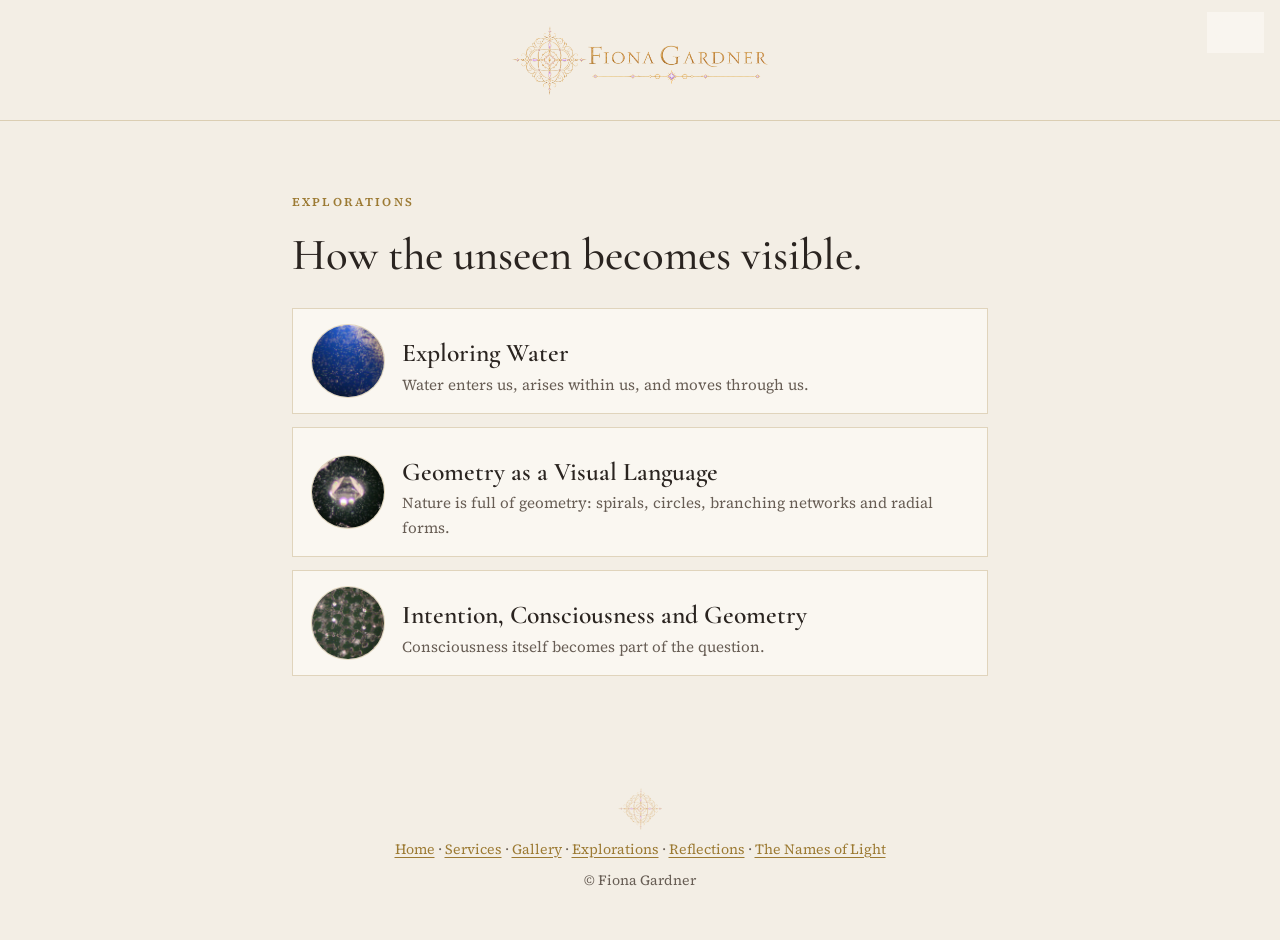
==== docs/explorations.html @ 46b9e1c3 "Home page: glowing name line, living waters, turning circles - Lower photo shows plainly again, with" ====
<!doctype html>
<html lang="en">
<head>
  <meta charset="utf-8">
  <meta name="viewport" content="width=device-width, initial-scale=1">
  <meta name="description" content="Fiona Gardner's writing on water, geometry and consciousness, from her work at the microscope.">
  <meta name="color-scheme" content="light dark">
  <meta property="og:title" content="Explorations · Fiona Gardner">
  <meta property="og:description" content="Fiona Gardner's writing on water, geometry and consciousness, from her work at the microscope.">
  <meta property="og:image" content="https://fionagardner.org/assets/explorations/geometry-1.jpg">
  <title>Explorations · Fiona Gardner</title>
  <link rel="icon" href="assets/fiona-gardner-symbol.png">
  <link rel="preconnect" href="https://fonts.googleapis.com">
  <link rel="stylesheet" href="https://fonts.googleapis.com/css2?family=Cormorant+Garamond:ital,wght@0,500;0,600;1,500&family=Source+Serif+4:ital,wght@0,400;0,600;1,400&display=swap">
  <link rel="stylesheet" href="site.css?v=20261126">
  <script src="theme-init.js"></script>
</head>
<body>
  <button class="theme-toggle" type="button" aria-label="Switch to dark theme" aria-pressed="false"><span class="theme-toggle__track" aria-hidden="true"><span class="theme-toggle__sun">✦</span><span class="theme-toggle__moon">☾</span><span class="theme-toggle__knob"></span></span><span class="visually-hidden theme-toggle__label">Switch to dark theme</span></button>
  <header class="page-head">
    <a href="./"><img src="assets/fiona-gardner-brandmark.png?v=20261126" alt="Fiona Gardner, home" width="1000" height="270"></a>
  </header>

  <main>
    <section class="shell">
      <p class="eyebrow">Explorations</p>
      <h2>How the unseen becomes visible.</h2>
      <div class="explorations">
        <a class="exploration" href="exploring-water.html">
          <img src="assets/explorations/exploring-water-t.jpg" alt="" width="600" height="600" loading="lazy">
          <span>
            <h3>Exploring Water</h3>
            <p>Water enters us, arises within us, and moves through us.</p>
          </span>
        </a>
        <a class="exploration" href="geometry-as-a-visual-language.html">
          <img src="assets/explorations/geometry-t.jpg" alt="" width="600" height="600" loading="lazy">
          <span>
            <h3>Geometry as a Visual Language</h3>
            <p>Nature is full of geometry: spirals, circles, branching networks and radial forms.</p>
          </span>
        </a>
        <a class="exploration" href="intention-consciousness-and-geometry.html">
          <img src="assets/explorations/intention-t.jpg" alt="" width="600" height="600" loading="lazy">
          <span>
            <h3>Intention, Consciousness and Geometry</h3>
            <p>Consciousness itself becomes part of the question.</p>
          </span>
        </a>
      </div>
    </section>
  </main>

  <footer>
    <img src="assets/fiona-gardner-symbol.png" alt="" width="128" height="128">
    <p><a href="./">Home</a> · <a href="services.html">Services</a> · <a href="gallery.html">Gallery</a> · <a href="explorations.html">Explorations</a> · <a href="testimonials.html">Reflections</a> · <a href="names-of-light.html">The&nbsp;Names&nbsp;of&nbsp;Light</a></p>
    <p>© Fiona Gardner</p>
  </footer>
  <script src="theme.js" defer></script>
</body>
</html>
---- docs/site.css ----
:root {
  --ground: #f3eee5;
  --paper: #faf7f1;
  --ink: #2a2420;
  --ink-soft: #675d54;
  --gold: #9c7a33;
  --violet: #7c64a6;
  --line: rgba(156, 122, 51, 0.28);
  --display: 'Cormorant Garamond', Garamond, Georgia, serif;
  --body: 'Source Serif 4', Georgia, serif;
  --on-gold: #faf7f1;
  --toggle-background: rgba(250, 247, 241, 0.82); --toggle-border: rgba(83, 67, 45, 0.3);
  --toggle-knob: #a77b19; --toggle-shift: 0; --sun-opacity: 1; --moon-opacity: .42;
  color-scheme: light;
}
/* Dark follows the device unless the visitor has chosen with the toggle. */
@media (prefers-color-scheme: dark) {
  :root:not([data-theme="light"]) {
    --ground: #16130f; --paper: #1f1b16; --ink: #f1e9dc; --ink-soft: #b9ad9d;
    --gold: #d5b469; --violet: #b9a3df; --line: rgba(213, 180, 105, 0.22); --on-gold: #16130f;
    --toggle-background: rgba(12, 10, 14, 0.55); --toggle-border: rgba(230, 207, 166, 0.3);
    --toggle-knob: #e2bc65; --toggle-shift: 1.35rem; --sun-opacity: .42; --moon-opacity: 1;
    color-scheme: dark;
  }
}
:root[data-theme="dark"] {
    --ground: #16130f; --paper: #1f1b16; --ink: #f1e9dc; --ink-soft: #b9ad9d;
    --gold: #d5b469; --violet: #b9a3df; --line: rgba(213, 180, 105, 0.22); --on-gold: #16130f;
    --toggle-background: rgba(12, 10, 14, 0.55); --toggle-border: rgba(230, 207, 166, 0.3);
    --toggle-knob: #e2bc65; --toggle-shift: 1.35rem; --sun-opacity: .42; --moon-opacity: 1;
    color-scheme: dark;
}
* { box-sizing: border-box; }
body {
  margin: 0;
  background: var(--ground);
  color: var(--ink);
  font: 17px/1.65 var(--body);
  -webkit-font-smoothing: antialiased;
}
img { display: block; max-width: 100%; height: auto; }
.hero {
  display: grid;
  grid-template-columns: minmax(0, 34rem) minmax(0, 1fr);
}
/* Shown whole, never trimmed: the file is cropped so her eyes sit on the golden line (38.2% from the top). */
.hero-photo { width: 100%; height: auto; }
/* The moving portrait (made in CapCut from the photo): a still frame where only the hair moves, slowly,
   forward then back so the loop has no jump. Silent. The frame trims the top strip, where the app's label sits. */
.hero-frame { position: relative; overflow: hidden; aspect-ratio: 4 / 5; }
.hero-frame .hero-photo, .hero-video { position: absolute; left: 0; bottom: 0; width: 100%; height: auto; aspect-ratio: 3 / 4; }
.hero-video { object-fit: cover; }
@media (prefers-reduced-motion: reduce) { .hero-video { display: none; } }
.hero-text {
  display: grid;
  align-content: center;
  justify-items: center;
  gap: 1.4rem;
  padding: 4rem 2rem;
  text-align: center;
}
.brandmark { width: min(100%, 30rem); }
/* The five violet gems on the line under the name glow softly in turn: the centre star first,
   then the inner pair, then the outer pair, like light travelling out along the line. Positions are
   the gems' centres in the brandmark file (1000 x 270). Visitors who ask for less motion see no glow. */
.brandmark-frame { position: relative; width: min(100%, 30rem); }
.brandmark-frame .brandmark { width: 100%; }
.gem { position: absolute; top: 72.9%; width: 4.5%; aspect-ratio: 1; translate: -50% -50%; border-radius: 50%; pointer-events: none;
  background: radial-gradient(circle, rgba(255, 255, 255, .95) 0%, rgba(214, 190, 255, .7) 28%, rgba(196, 160, 245, .25) 55%, transparent 72%);
  opacity: 0; animation: gem-glow 7s ease-in-out infinite; }
.gem--c { left: 62.35%; width: 8%; }
.gem--l1 { left: 47.15%; animation-delay: .7s; }
.gem--r1 { left: 75.55%; animation-delay: .7s; }
.gem--l2 { left: 32.45%; animation-delay: 1.4s; }
.gem--r2 { left: 95.85%; animation-delay: 1.4s; }
/* The little gold diamonds between the gems glow too, more gently and in warm gold, as the light passes them. */
.gem--gold { top: 72.95%; width: 3.2%;
  background: radial-gradient(circle, rgba(255, 246, 214, .9) 0%, rgba(240, 205, 120, .55) 30%, rgba(225, 185, 95, .18) 55%, transparent 72%);
  animation-name: gem-glow-soft; }
.gem--gold-sm { width: 2.2%; }
.gem--gl1 { left: 53.95%; animation-delay: .35s; }
.gem--gr1 { left: 70.25%; animation-delay: .35s; }
.gem--gl2 { left: 49.4%; animation-delay: .55s; }
.gem--gr2 { left: 74.25%; animation-delay: .55s; }
@keyframes gem-glow-soft { 0%, 100% { opacity: 0; scale: .7; } 18% { opacity: .75; scale: 1.05; } 40% { opacity: 0; scale: .85; } }
@keyframes gem-glow { 0%, 100% { opacity: 0; scale: .6; } 18% { opacity: 1; scale: 1.15; } 40% { opacity: 0; scale: .8; } }
@media (prefers-reduced-motion: reduce) { .gem { display: none; } }
h1 { margin: 0; }
.line { margin: 0; color: var(--ink-soft); font-family: var(--display); font-style: italic; font-size: clamp(1.5rem, 3.4vw, 2rem); line-height: 1.25; }
.button {
  display: inline-block;
  padding: .75rem 1.4rem;
  color: var(--on-gold);
  background: var(--gold);
  border: 1px solid var(--gold);
  font-size: .8rem;
  letter-spacing: .14em;
  text-transform: uppercase;
  text-decoration: none;
}
.eyebrow { margin: 0; color: var(--gold); font-size: .75rem; font-weight: 600; letter-spacing: .18em; text-transform: uppercase; }
h2, h3 { font-family: var(--display); font-weight: 500; margin: 0; text-wrap: balance; }
h2 { font-size: clamp(2rem, 5vw, 2.8rem); line-height: 1.05; }
h3 { font-size: 1.6rem; font-weight: 600; line-height: 1.15; }
.shell { max-width: 46rem; margin-inline: auto; padding: 4.5rem 1.25rem; display: grid; gap: 1.2rem; }
.shell p { margin: 0; }
.soft { color: var(--ink-soft); }
.paper { background: var(--paper); border-block: 1px solid var(--line); }
.ways { display: grid; grid-template-columns: repeat(2, minmax(0, 1fr)); gap: 1rem; margin-top: .6rem; }
.way:last-child:nth-child(odd) { grid-column: 1 / -1; }
.way {
  display: grid;
  align-content: start;
  gap: .5rem;
  padding: 1.6rem;
  color: inherit;
  background: var(--ground);
  border: 1px solid var(--line);
  text-decoration: none;
}
a.way:hover, a.way:focus-visible { border-color: var(--gold); }
.way p { color: var(--ink-soft); font-size: .95rem; }
.way .tag { color: var(--violet); font-size: .72rem; font-weight: 600; letter-spacing: .14em; text-transform: uppercase; }
.way-icons { display: flex; gap: .45rem; margin: .2rem 0; }
.way-icons img { width: 2.8rem; height: 2.8rem; border-radius: 50%; object-fit: cover; box-shadow: 0 0 0 1px var(--line); }
/* The round images on the Reflections and Explorations cards turn very slowly, about once a minute and a half,
   with a soft violet and gold halo breathing around them. On Explorations the three glow one after another,
   like the light along the name line. Visitors who ask for less motion see them still. */
.way-icons .turning-cross { animation: cross-turn 90s linear infinite, cross-halo 6s ease-in-out infinite; }
.way-icons .turning-cross:nth-child(2) { animation-delay: -30s, 2s; }
.way-icons .turning-cross:nth-child(3) { animation-delay: -60s, 4s; }
@keyframes cross-turn { to { rotate: 360deg; } }
@keyframes cross-halo {
  0%, 100% { box-shadow: 0 0 0 1px var(--line), 0 0 4px 0 rgba(196, 160, 245, .25); }
  50% { box-shadow: 0 0 0 1px var(--gold), 0 0 14px 3px rgba(196, 160, 245, .55), 0 0 22px 6px rgba(225, 185, 95, .25); }
}
@media (prefers-reduced-motion: reduce) { .way-icons .turning-cross { animation: none; } }
.way .go { color: var(--gold); font-size: .8rem; letter-spacing: .12em; text-transform: uppercase; }
.band { display: grid; grid-template-columns: minmax(0, 34rem) minmax(0, 1fr); align-items: center; }
/* Shown whole, never trimmed, like the hero photo. */
.band-photo { width: 100%; height: auto; }
.band-text { display: grid; align-content: center; gap: 1rem; padding: 3.5rem 2rem; }
.band-text p { margin: 0; }
.honour { font-family: var(--display); font-style: italic; font-size: 1.5rem; line-height: 1.35; color: var(--gold); }
.follow { text-align: center; justify-items: center; }
.support { border-top: 1px solid var(--line); }
.follow-links { display: flex; flex-wrap: wrap; justify-content: center; gap: 1rem; margin-top: .4rem; }
.follow-links a {
  display: grid;
  gap: .15rem;
  min-width: 12rem;
  padding: .9rem 1.4rem;
  color: var(--gold);
  border: 1px solid var(--line);
  font-size: .8rem;
  letter-spacing: .14em;
  text-transform: uppercase;
  text-decoration: none;
}
.follow-links a:hover, .follow-links a:focus-visible { border-color: var(--gold); }
.follow-links span { color: var(--ink-soft); font-size: .9rem; letter-spacing: 0; text-transform: none; }
footer { padding: 2.5rem 1.25rem 3rem; text-align: center; color: var(--ink-soft); font-size: .88rem; display: grid; gap: .5rem; justify-items: center; }
footer img { width: 44px; opacity: .9; }
footer p { margin: 0; }
.sample { margin: .6rem 0 0; padding: 1.6rem 1.8rem; background: var(--paper); border-left: 2px solid var(--gold); font-family: var(--display); font-size: 1.3rem; line-height: 1.55; }
.sample p { margin: 0; }
.sample p + p { margin-top: .8em; }
.book-art { max-width: 72rem; margin: 2.5rem auto 0; padding-inline: 1.25rem; }
.book-art img { display: block; width: 100%; height: auto; border-radius: 4px; }
.book-art + .shell { padding-top: 2.5rem; }
.explorations { display: grid; gap: .8rem; margin-top: .6rem; }
.exploration { display: grid; grid-template-columns: 4.5rem minmax(0, 1fr); align-items: center; gap: 1.1rem; padding: 1rem 1.2rem; color: inherit; background: var(--paper); border: 1px solid var(--line); text-decoration: none; }
a.exploration:hover, a.exploration:focus-visible { border-color: var(--gold); }
.exploration img { width: 4.5rem; height: 4.5rem; border-radius: 50%; object-fit: cover; box-shadow: 0 0 0 1px var(--line); }
.exploration span { display: grid; gap: .25rem; }
.exploration p { margin: 0; color: var(--ink-soft); font-size: .95rem; }
.essay-art { margin: 2.5rem auto 0; padding-inline: 1.25rem; display: flex; justify-content: center; }
.essay-art img { width: auto; max-width: min(100%, 72rem); max-height: 78vh; border-radius: 4px; }
.essay-art + .shell { padding-top: 2.5rem; }
.essay h3 { margin-top: 1.2rem; }
.essay-art--inline { margin: 1.4rem 0 0; padding: 0; }
.service-art { margin-bottom: 0; padding-bottom: 3.5rem; }
.essay-next { margin-top: 1.4rem !important; font-size: .8rem; letter-spacing: .12em; text-transform: uppercase; }
.essay-next a, .eyebrow a { text-decoration: none; }
.note { font-size: .88rem; font-style: italic; }
.page-head { display: flex; justify-content: center; padding: 1.6rem 1.25rem; border-bottom: 1px solid var(--line); }
.page-head img { width: min(70vw, 16rem); }
.lede { font-family: var(--display); font-style: italic; font-size: 1.45rem; line-height: 1.4; color: var(--ink-soft); }
.shell h3 { margin-top: .8rem; }
.shell ul, .shell ol { margin: 0; padding-left: 1.3rem; display: grid; gap: .45rem; }
.price { font-family: var(--display); font-size: 1.7rem; font-weight: 600; color: var(--gold); }
.price span { color: var(--ink-soft); font-family: var(--body); font-size: .9rem; font-weight: 400; }
.gallery-intro { max-width: 72rem; padding-bottom: 1.5rem; }
.gallery-nav { display: flex; flex-wrap: wrap; gap: .5rem 1.6rem; font-size: .8rem; letter-spacing: .14em; text-transform: uppercase; }
.gallery-key { font-size: .85rem; color: var(--ink-soft); font-style: italic; }
.gallery-key span { color: var(--gold); font-style: normal; margin-right: .2rem; }
.gallery-set { max-width: 72rem; margin-inline: auto; padding: 2.5rem 1.25rem 3.5rem; display: grid; gap: 1.2rem; }
.sheet { display: grid; grid-template-columns: repeat(5, minmax(0, 1fr)); gap: 6px; }
.tile { display: block; position: relative; background: #0d0b09; }
.tile img { width: 100%; aspect-ratio: 1; object-fit: cover; transition: opacity .2s; }
.tile:hover img, .tile:focus-visible img { opacity: .82; }
/* An image that has an essay or story: gold frame and a small star; the tile links to the writing. */
.tile--story { outline: 2px solid var(--gold); outline-offset: 3px; }
.tile--story::after { content: "✦"; position: absolute; right: .4rem; bottom: .3rem; color: #f1d58e; font-size: 1rem; text-shadow: 0 0 6px #000; }
/* The self-showing gallery: a picture rises from its tile to show itself whole over a dimmed grid, then settles back. */
.sheet { position: relative; }
.sheet-veil { position: absolute; inset: -6px; z-index: 1; background: rgba(8, 7, 6, .82); opacity: 0; pointer-events: none; transition: opacity 1s ease; }
.sheet.is-showing .sheet-veil { opacity: 1; }
.sheet-feature { position: absolute; z-index: 2; max-width: none; object-fit: cover; box-shadow: 0 12px 40px rgba(0, 0, 0, .55); pointer-events: none; }
.tile.is-out img { opacity: 0; }
.viewer button { position: fixed; border: 0; background: none; color: #f1e9dc; font: 2.4rem/1 var(--display); cursor: pointer; padding: .6rem 1rem; }
.viewer-close { top: .4rem; right: .4rem; }
.viewer-prev { left: .2rem; top: 50%; translate: 0 -50%; }
.viewer-next { right: .2rem; top: 50%; translate: 0 -50%; }
a { color: var(--gold); text-underline-offset: .2em; }
a:focus-visible { outline: 2px solid var(--gold); outline-offset: 2px; }
/* The Living Portrait page */
.shell--tight { padding-bottom: 0; }
.shell--tight + .essay-art, .shell--tight + .portrait-grid { margin-top: 1.5rem; }
.essay-art + .essay-art { margin-top: 1rem; }
.portrait-grid { max-width: 72rem; margin: 2.5rem auto 0; padding-inline: 1.25rem; display: grid; grid-template-columns: 1fr 1fr; gap: .75rem; }
.portrait-grid figure { margin: 0; }
.portrait-grid img { display: block; width: 100%; height: auto; border-radius: 4px; }
.portrait-grid figcaption { margin-top: .6rem; text-align: center; font-family: var(--display); font-style: italic; font-size: 1.2rem; color: var(--gold); }
.portrait-grid + .essay-art { margin-top: 3rem; }
@media (max-width: 760px) { .portrait-grid { grid-template-columns: 1fr; } }

@media (max-width: 760px) {
  .hero, .band { grid-template-columns: 1fr; min-height: 0; }
  .hero-text { padding: 2.6rem 16px 3.2rem; }
  .ways { grid-template-columns: 1fr; }
  .band-text { padding: 2.6rem 16px; }
  .sample { padding: 1.2rem 1.1rem; font-size: 1.2rem; }
  .sheet { grid-template-columns: repeat(3, minmax(0, 1fr)); gap: 4px; }
  .gallery-set { padding-inline: 16px; }
}

/* Light/dark switch, after anaseahawk.com. */
.theme-toggle { position: absolute; top: 1rem; right: 1rem; z-index: 5; width: 3.15rem; height: 1.75rem; padding: 0; color: var(--ink-soft); background: transparent; border: 0; border-radius: 999px; cursor: pointer; }
.theme-toggle__track { position: relative; display: block; width: 100%; height: 100%; background: var(--toggle-background); border: 1px solid var(--toggle-border); border-radius: inherit; box-shadow: inset 0 1px 4px rgba(0, 0, 0, .12); backdrop-filter: blur(4px); }
.theme-toggle__sun, .theme-toggle__moon { position: absolute; top: 50%; z-index: 1; color: currentColor; font-family: var(--display); font-size: .72rem; line-height: 1; transform: translateY(-50%); }
.theme-toggle__sun { left: .48rem; opacity: var(--sun-opacity); }
.theme-toggle__moon { right: .44rem; opacity: var(--moon-opacity); }
.theme-toggle__knob { position: absolute; top: .25rem; left: .25rem; z-index: 2; width: 1.15rem; height: 1.15rem; background: var(--toggle-knob); border: 1px solid rgba(255, 255, 255, .3); border-radius: 50%; box-shadow: 0 2px 7px rgba(0, 0, 0, .22); transform: translateX(var(--toggle-shift)); transition: transform 180ms ease, background-color 180ms ease; }
.theme-toggle:hover .theme-toggle__track { border-color: var(--gold); }
.theme-toggle:focus-visible { outline: 2px solid var(--gold); outline-offset: 4px; }
.visually-hidden { position: absolute !important; width: 1px !important; height: 1px !important; overflow: hidden !important; clip: rect(0 0 0 0) !important; white-space: nowrap !important; }
@media (prefers-reduced-motion: reduce) { .theme-toggle__knob { transition: none; } }

/* Testimonials page: add to the end of site.css */
.testimonial { display: grid; gap: 1.4rem; }
.testimonial + .testimonial { margin-top: 3rem; padding-top: 3rem; border-top: 1px solid var(--line); }
.testimonial-image { margin: 0 auto; width: min(100%, 17rem); display: grid; gap: .6rem; }
.testimonial-image img { width: 100%; aspect-ratio: 1; object-fit: cover; border-radius: 4px; box-shadow: 0 0 0 1px var(--line); }
.testimonial-image video { display: block; width: 100%; height: auto; border-radius: 4px; box-shadow: 0 0 0 1px var(--line); background: #000; }
.testimonial-image figcaption { text-align: center; font-family: var(--display); font-style: italic; font-size: 1.1rem; color: var(--gold); }
.testimonial .sample { margin: 0; font-style: italic; }
.testimonial-name { text-align: right; font-family: var(--display); font-size: 1.3rem; color: var(--gold); }
.testimonial-role { display: block; font-family: var(--body); font-size: .8rem; letter-spacing: .12em; text-transform: uppercase; color: var(--ink-soft); margin-top: .2rem; }
.testimonial-image--tall { width: min(100%, 15rem); }
.testimonial-image--wide { width: min(100%, 30rem); }
.testimonial-image--tall img { aspect-ratio: 9 / 16; }
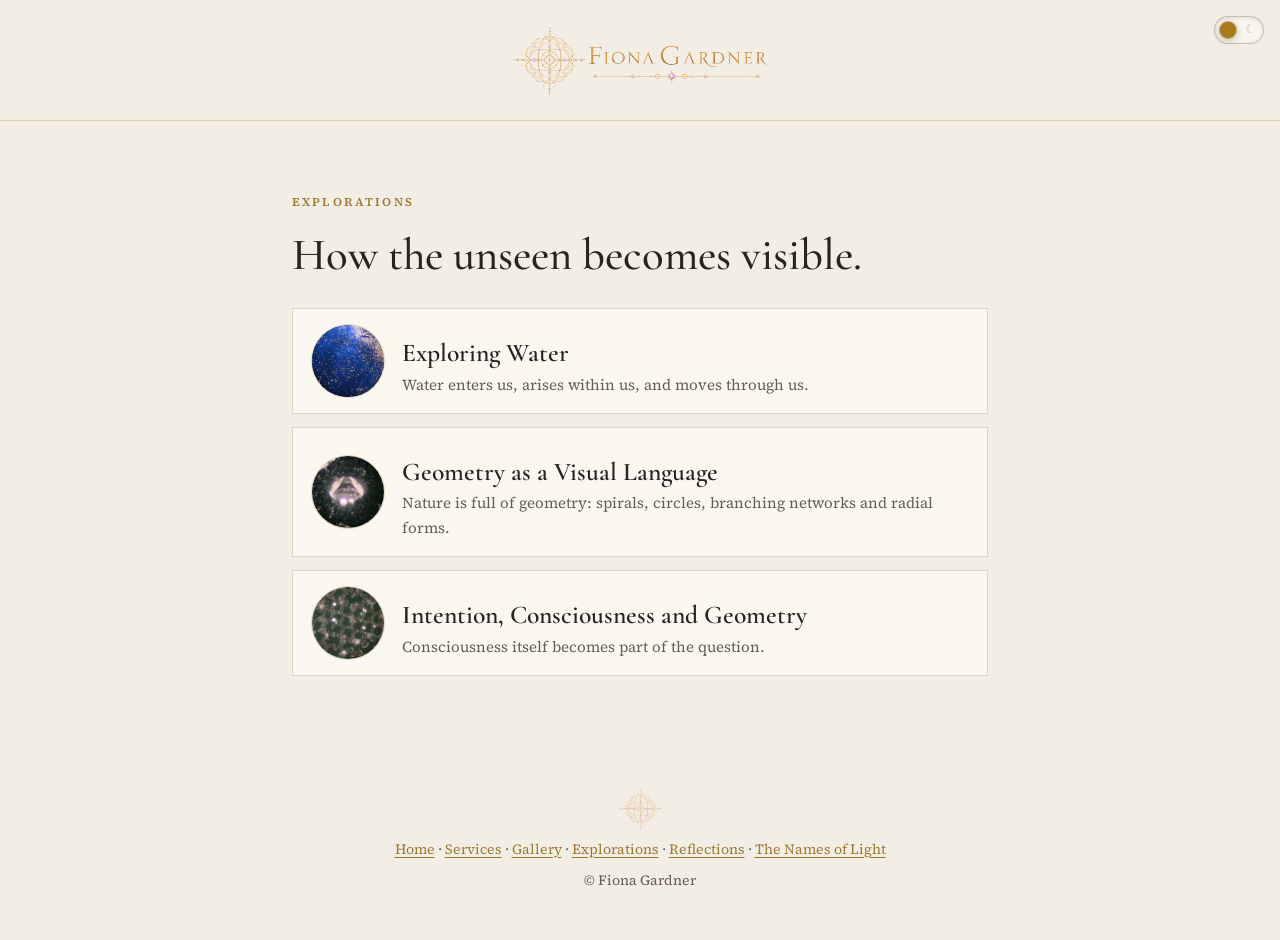
==== commit daf2bd21: "Explorations: the Exploring Water circle ripples like water A small script redraws the blue circle t" ====
--- a/docs/explorations.html
+++ b/docs/explorations.html
@@ -12,13 +12,13 @@
   <link rel="icon" href="assets/fiona-gardner-symbol.png">
   <link rel="preconnect" href="https://fonts.googleapis.com">
   <link rel="stylesheet" href="https://fonts.googleapis.com/css2?family=Cormorant+Garamond:ital,wght@0,500;0,600;1,500&family=Source+Serif+4:ital,wght@0,400;0,600;1,400&display=swap">
-  <link rel="stylesheet" href="site.css?v=20261126">
+  <link rel="stylesheet" href="site.css?v=20261127e">
   <script src="theme-init.js"></script>
 </head>
 <body>
   <button class="theme-toggle" type="button" aria-label="Switch to dark theme" aria-pressed="false"><span class="theme-toggle__track" aria-hidden="true"><span class="theme-toggle__sun">✦</span><span class="theme-toggle__moon">☾</span><span class="theme-toggle__knob"></span></span><span class="visually-hidden theme-toggle__label">Switch to dark theme</span></button>
   <header class="page-head">
-    <a href="./"><img src="assets/fiona-gardner-brandmark.png?v=20261126" alt="Fiona Gardner, home" width="1000" height="270"></a>
+    <a class="brandmark-frame" href="./"><img class="brandmark" src="assets/fiona-gardner-brandmark.png?v=20261126" alt="Fiona Gardner, home" width="1000" height="270"><span class="gem gem--c" aria-hidden="true"></span><span class="gem gem--l1" aria-hidden="true"></span><span class="gem gem--r1" aria-hidden="true"></span><span class="gem gem--l2" aria-hidden="true"></span><span class="gem gem--r2" aria-hidden="true"></span><span class="gem gem--gold gem--gl1" aria-hidden="true"></span><span class="gem gem--gold gem--gr1" aria-hidden="true"></span><span class="gem gem--gold gem--gold-sm gem--gl2" aria-hidden="true"></span><span class="gem gem--gold gem--gold-sm gem--gr2" aria-hidden="true"></span></a>
   </header>
 
   <main>
@@ -27,7 +27,7 @@
       <h2>How the unseen becomes visible.</h2>
       <div class="explorations">
         <a class="exploration" href="exploring-water.html">
-          <img src="assets/explorations/exploring-water-t.jpg" alt="" width="600" height="600" loading="lazy">
+          <span class="ripple-thumb"><img src="assets/explorations/exploring-water-t.jpg" alt="" width="600" height="600" loading="lazy"><canvas aria-hidden="true"></canvas></span>
           <span>
             <h3>Exploring Water</h3>
             <p>Water enters us, arises within us, and moves through us.</p>
@@ -57,5 +57,42 @@
     <p>© Fiona Gardner</p>
   </footer>
   <script src="theme.js" defer></script>
+  <script>
+    // Exploring Water: redraw the blue circle through a gently moving water surface. Two soft swells travel
+    // across it and a slow ring spreads from the middle; each bends the picture a little and catches the light.
+    // Runs only while the card is on screen; people who ask for less motion see the still picture.
+    (() => {
+      const box = document.querySelector('.ripple-thumb');
+      if (!box || matchMedia('(prefers-reduced-motion: reduce)').matches) return;
+      const img = box.querySelector('img'), cv = box.querySelector('canvas');
+      const S = 160, ctx = cv.getContext('2d', { willReadFrequently: true });
+      cv.width = cv.height = S;
+      const start = () => {
+        const src = document.createElement('canvas'); src.width = src.height = S;
+        const sc = src.getContext('2d'); sc.drawImage(img, 0, 0, S, S);
+        const from = sc.getImageData(0, 0, S, S).data, out = ctx.createImageData(S, S), to = out.data;
+        let visible = true, t0 = performance.now();
+        new IntersectionObserver((e) => { visible = e[0].isIntersecting; if (visible) requestAnimationFrame(frame); }).observe(box);
+        function frame(now) {
+          const t = (now - t0) / 1000;
+          for (let y = 0; y < S; y++) for (let x = 0; x < S; x++) {
+            const cx = x - S / 2, cy = y - S / 2, r = Math.hypot(cx, cy) + .001;
+            // two swells crossing the water, and a slow ring from the centre
+            const w1 = Math.sin(x * .09 + y * .04 - t * 1.6), w2 = Math.sin(x * -.05 + y * .1 - t * 1.15);
+            const ring = Math.sin(r * .16 - t * 2.2) * Math.max(0, 1 - r / (S * .75));
+            const dx = 2.2 * w1 + 1.6 * ring * cx / r, dy = 2.2 * w2 + 1.6 * ring * cy / r;
+            const sx = Math.min(S - 1, Math.max(0, Math.round(x + dx))), sy = Math.min(S - 1, Math.max(0, Math.round(y + dy)));
+            const i = (y * S + x) * 4, j = (sy * S + sx) * 4, light = 1 + .07 * (w1 + w2) + .1 * ring;
+            to[i] = from[j] * light; to[i + 1] = from[j + 1] * light; to[i + 2] = from[j + 2] * light; to[i + 3] = 255;
+          }
+          ctx.putImageData(out, 0, 0);
+          if (visible && !document.hidden) requestAnimationFrame(frame);
+        }
+        document.addEventListener('visibilitychange', () => { if (!document.hidden && visible) requestAnimationFrame(frame); });
+        requestAnimationFrame(frame);
+      };
+      if (img.complete && img.naturalWidth) start(); else img.addEventListener('load', start, { once: true });
+    })();
+  </script>
 </body>
 </html>
--- a/docs/site.css
+++ b/docs/site.css
@@ -162,17 +162,103 @@
 footer { padding: 2.5rem 1.25rem 3rem; text-align: center; color: var(--ink-soft); font-size: .88rem; display: grid; gap: .5rem; justify-items: center; }
 footer img { width: 44px; opacity: .9; }
 footer p { margin: 0; }
+/* Listen to Fiona read: a gold pill button with a play or pause mark, then a thin progress bar. */
+.listen { display: flex; flex-wrap: wrap; align-items: center; gap: .8rem 1.1rem; margin-top: .4rem; }
+.listen-audio { width: 100%; }
+.listen-play { display: inline-flex; align-items: center; gap: .65rem; padding: .7rem 1.25rem .7rem 1rem; cursor: pointer;
+  color: var(--on-gold); background: var(--gold); border: 1px solid var(--gold); border-radius: 999px;
+  font: 600 .78rem/1 var(--body); letter-spacing: .14em; text-transform: uppercase; }
+.listen-play:hover, .listen-play:focus-visible { filter: brightness(1.08); }
+.listen-play:focus-visible { outline: 2px solid var(--gold); outline-offset: 3px; }
+.listen-icon { width: .8rem; height: .8rem; background: currentColor; clip-path: polygon(10% 0, 100% 50%, 10% 100%); }
+.is-playing .listen-icon { clip-path: polygon(0 0, 35% 0, 35% 100%, 0 100%, 0 0, 65% 0, 100% 0, 100% 100%, 65% 100%, 65% 0); }
+.listen-track { flex: 1 1 12rem; display: flex; align-items: center; gap: .8rem; }
+.listen-track[hidden], .listen-play[hidden] { display: none; }
+.listen-bar { position: relative; flex: 1; height: 1.2rem; cursor: pointer; touch-action: none; }
+.listen-bar::before, .listen-bar span { content: ""; position: absolute; left: 0; top: 50%; height: 3px; translate: 0 -50%; border-radius: 3px; }
+.listen-bar::before { right: 0; background: var(--line); }
+.listen-bar span { width: var(--done, 0%); background: var(--gold); }
+.listen-bar span::after { content: ""; position: absolute; right: -5px; top: 50%; width: 10px; height: 10px; translate: 0 -50%; border-radius: 50%; background: var(--gold); }
+.listen-bar:focus-visible { outline: 2px solid var(--gold); outline-offset: 2px; border-radius: 2px; }
+.listen-time { color: var(--ink-soft); font-size: .85rem; font-variant-numeric: tabular-nums; white-space: nowrap; }
 .sample { margin: .6rem 0 0; padding: 1.6rem 1.8rem; background: var(--paper); border-left: 2px solid var(--gold); font-family: var(--display); font-size: 1.3rem; line-height: 1.55; }
 .sample p { margin: 0; }
 .sample p + p { margin-top: .8em; }
 .book-art { max-width: 72rem; margin: 2.5rem auto 0; padding-inline: 1.25rem; }
 .book-art img { display: block; width: 100%; height: auto; border-radius: 4px; }
 .book-art + .shell { padding-top: 2.5rem; }
+/* The Names of Light painting. At rest the morning is awake: the dewdrop at Sydney's fingertip shimmers,
+   glints twinkle in the grass, light moves on the pond and the sun breathes. Positions are points in the
+   1600 x 900 painting. With script (is-journey), touching the dewdrop sends the view gliding into it;
+   the drop opens into dew under the microscope and rests there with the caption. */
+.dew-stage { position: relative; }
+.dew-scene { position: relative; transform-origin: 56.81% 60.33%; }
+.dew-scene .dew-painting { display: block; width: 100%; height: auto; border-radius: 4px; }
+.dew-sun, .dew-pond, .dew-drop, .glint { position: absolute; translate: -50% -50%; pointer-events: none; border-radius: 50%; }
+.dew-sun { left: 81.4%; top: 22.6%; width: 16%; aspect-ratio: 1; mix-blend-mode: screen;
+  background: radial-gradient(circle, rgba(255, 246, 214, .75) 0%, rgba(255, 220, 150, .35) 35%, transparent 70%);
+  animation: dew-breathe 7s ease-in-out infinite; }
+.dew-pond { left: 81.6%; top: 55%; width: 9%; height: 3.4%; mix-blend-mode: screen;
+  background: radial-gradient(ellipse, rgba(255, 248, 225, .85) 0%, rgba(255, 230, 170, .3) 45%, transparent 72%);
+  animation: dew-ripple 4.5s ease-in-out infinite; }
+.dew-drop { left: 56.81%; top: 60.33%; width: 6.5%; aspect-ratio: 1;
+  background: radial-gradient(circle, rgba(255, 255, 255, .5) 0%, rgba(255, 255, 255, .18) 38%, rgba(220, 235, 255, .22) 46%, transparent 62%);
+  animation: dew-breathe 3.6s ease-in-out infinite; }
+.glint { left: var(--x); top: var(--y); width: 1.4%; aspect-ratio: 1; opacity: 0;
+  background: radial-gradient(circle, #fff 0%, rgba(255, 255, 255, .7) 18%, rgba(255, 250, 230, .2) 42%, transparent 65%);
+  animation: dew-twinkle var(--t) ease-in-out var(--d) infinite; }
+/* Each glint is a soft point of light with a fine four-pointed sparkle. */
+.glint::before, .glint::after { content: ""; position: absolute; left: 50%; top: 50%; translate: -50% -50%; border-radius: 1px;
+  background: linear-gradient(90deg, transparent, rgba(255, 255, 255, .9), transparent); }
+.glint::before { width: 240%; height: 8%; }
+.glint::after { width: 8%; height: 240%; background: linear-gradient(0deg, transparent, rgba(255, 255, 255, .9), transparent); }
+@keyframes dew-breathe { 0%, 100% { opacity: .35; scale: .92; } 50% { opacity: 1; scale: 1.06; } }
+@keyframes dew-ripple { 0%, 100% { opacity: .35; scale: .85 1; } 50% { opacity: .95; scale: 1.15 .9; } }
+@keyframes dew-twinkle { 0%, 70%, 100% { opacity: 0; scale: .4; rotate: 0deg; } 80% { opacity: 1; scale: 1; rotate: 20deg; } }
+.dew-micro { display: none; }
+.is-journey .dew-stage { position: relative; overflow: hidden; border-radius: 4px; aspect-ratio: 16 / 9; display: grid; place-items: center; background: #000; }
+/* On tall phone screens the stage is taller than the painting, so the journey has room to fill. */
+@media (max-aspect-ratio: 3 / 4) { .is-journey .dew-stage { aspect-ratio: auto; height: 70svh; background: var(--ground); } }
+.is-journey .dew-scene { width: 100%; will-change: transform; }
+.is-journey .dew-micro { display: block; position: absolute; inset: 0; opacity: 0; background: #000;
+  clip-path: circle(var(--r, 0px) at var(--cx, 50%) var(--cy, 50%)); }
+/* The whole round of dew on black, its edges melting into the dark so no frame line shows. */
+.dew-micro img { position: absolute; left: var(--cx, 50%); top: var(--cy, 50%); translate: -50% -50%; max-width: none; width: var(--img-w, min(100%, 100svh * 1182 / 665)); height: auto; -webkit-mask-image: radial-gradient(closest-side, #000 70%, transparent); mask-image: radial-gradient(closest-side, #000 70%, transparent); }
+.dew-caption { position: absolute; left: 0; right: 0; bottom: 12%; margin: 0; padding-inline: 1.25rem; text-align: center;
+  font-family: var(--display); font-style: italic; font-size: clamp(1.25rem, 3.6vw, 2.4rem); line-height: 1.2; color: #f6ead0;
+  text-shadow: 0 0 18px rgba(0, 0, 0, .9), 0 0 4px rgba(0, 0, 0, .8); opacity: var(--caption, 0); }
+.dew-caption span { display: block; margin-top: .6rem; font-family: var(--body); font-style: normal; font-size: .8rem; letter-spacing: .16em; text-transform: uppercase; color: #e3cf9a; }
+/* A generous invisible button over the dewdrop, a soft ring that pulses outward
+   to show where it is, and a hint line that fades away once the journey begins. */
+.dew-touch { position: absolute; z-index: 1; width: 14%; aspect-ratio: 1; translate: -50% -50%; padding: 0; border: 0; border-radius: 50%;
+  left: var(--cx); top: var(--cy); background: transparent; cursor: pointer; }
+.dew-touch::after { content: ""; position: absolute; inset: 28%; border-radius: 50%; border: 1.5px solid rgba(255, 255, 255, .85);
+  animation: dew-call 2.6s ease-out infinite; }
+.dew-touch:focus-visible { outline: 2px solid #f1d58e; outline-offset: 2px; }
+.dew-touch[hidden], .dew-hint[hidden] { display: none; }
+@keyframes dew-call { 0% { opacity: .9; scale: .7; } 100% { opacity: 0; scale: 1.9; } }
+.dew-hint { position: absolute; left: 0; right: 0; bottom: 6%; margin: 0; text-align: center; pointer-events: none;
+  font: 600 clamp(1.15rem, 2.8vw, 1.75rem)/1.2 var(--body); letter-spacing: .02em; color: #000;   /* sturdy upright type so it stands out */
+  text-shadow: 0 0 14px rgba(255, 248, 230, .9), 0 0 5px rgba(255, 248, 230, .8);   /* black, with a soft light halo so it reads on the painting */
+  transition: opacity .8s ease; animation: dew-hint-breathe 4s ease-in-out infinite; }
+@keyframes dew-hint-breathe { 0%, 100% { opacity: .8; scale: .98; } 50% { opacity: 1; scale: 1.03; } }   /* a gentle pulse that never fades away */
+.is-travelling .dew-hint { opacity: 0; animation: none; }
+/* On tall screens the hint sits below the painting, on the page itself: use the page's text colour there. */
+@media (max-aspect-ratio: 3 / 4) { .is-journey .dew-hint { color: var(--ink); text-shadow: none; } }
+.dew-again { position: absolute; right: .9rem; top: .9rem;   /* top corner, clear of the caption at the bottom */ padding: .45rem .9rem; font: 600 .7rem/1 var(--body); letter-spacing: .14em; text-transform: uppercase;
+  color: #f1d58e; background: rgba(0, 0, 0, .45); border: 1px solid rgba(241, 213, 142, .45); border-radius: 999px; cursor: pointer; }
+.dew-again:hover, .dew-again:focus-visible { border-color: #f1d58e; }
+.dew-again[hidden] { display: none; }
+@media (prefers-reduced-motion: reduce) { .dew-sun, .dew-pond, .dew-drop, .glint { display: none; } }
 .explorations { display: grid; gap: .8rem; margin-top: .6rem; }
 .exploration { display: grid; grid-template-columns: 4.5rem minmax(0, 1fr); align-items: center; gap: 1.1rem; padding: 1rem 1.2rem; color: inherit; background: var(--paper); border: 1px solid var(--line); text-decoration: none; }
 a.exploration:hover, a.exploration:focus-visible { border-color: var(--gold); }
 .exploration img { width: 4.5rem; height: 4.5rem; border-radius: 50%; object-fit: cover; box-shadow: 0 0 0 1px var(--line); }
 .exploration span { display: grid; gap: .25rem; }
+/* Exploring Water: the water in the blue circle ripples. A small script redraws the picture through a
+   moving water surface (see explorations.html); the plain picture stays underneath for anyone without it. */
+.exploration .ripple-thumb { display: block; position: relative; width: 4.5rem; height: 4.5rem; }
+.ripple-thumb canvas { position: absolute; inset: 0; width: 100%; height: 100%; border-radius: 50%; }
 .exploration p { margin: 0; color: var(--ink-soft); font-size: .95rem; }
 .essay-art { margin: 2.5rem auto 0; padding-inline: 1.25rem; display: flex; justify-content: center; }
 .essay-art img { width: auto; max-width: min(100%, 72rem); max-height: 78vh; border-radius: 4px; }
@@ -185,6 +271,8 @@
 .note { font-size: .88rem; font-style: italic; }
 .page-head { display: flex; justify-content: center; padding: 1.6rem 1.25rem; border-bottom: 1px solid var(--line); }
 .page-head img { width: min(70vw, 16rem); }
+.page-head .brandmark-frame { display: block; width: min(70vw, 16rem); }   /* the same glowing gems as the home page */
+.page-head .brandmark-frame .brandmark { width: 100%; }
 .lede { font-family: var(--display); font-style: italic; font-size: 1.45rem; line-height: 1.4; color: var(--ink-soft); }
 .shell h3 { margin-top: .8rem; }
 .shell ul, .shell ol { margin: 0; padding-left: 1.3rem; display: grid; gap: .45rem; }
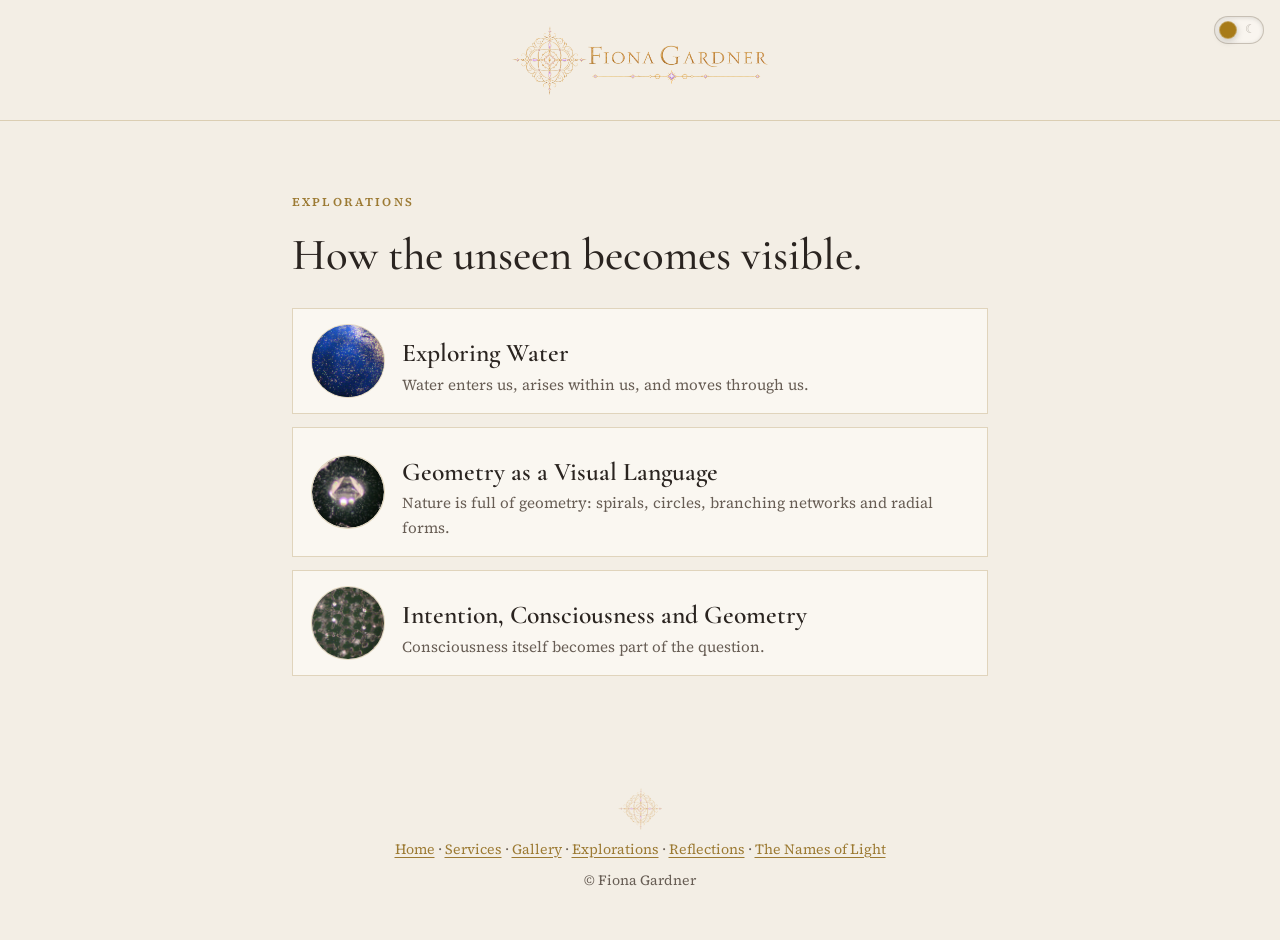
==== commit 5fddd163: "Explorations: the Geometry circle zooms slowly in and out on its crystal form The circle breathes in" ====
--- a/docs/explorations.html
+++ b/docs/explorations.html
@@ -12,7 +12,7 @@
   <link rel="icon" href="assets/fiona-gardner-symbol.png">
   <link rel="preconnect" href="https://fonts.googleapis.com">
   <link rel="stylesheet" href="https://fonts.googleapis.com/css2?family=Cormorant+Garamond:ital,wght@0,500;0,600;1,500&family=Source+Serif+4:ital,wght@0,400;0,600;1,400&display=swap">
-  <link rel="stylesheet" href="site.css?v=20261127e">
+  <link rel="stylesheet" href="site.css?v=20261127f">
   <script src="theme-init.js"></script>
 </head>
 <body>
@@ -34,7 +34,7 @@
           </span>
         </a>
         <a class="exploration" href="geometry-as-a-visual-language.html">
-          <img src="assets/explorations/geometry-t.jpg" alt="" width="600" height="600" loading="lazy">
+          <span class="zoom-thumb"><img src="assets/explorations/geometry-t.jpg" alt="" width="600" height="600" loading="lazy"></span>
           <span>
             <h3>Geometry as a Visual Language</h3>
             <p>Nature is full of geometry: spirals, circles, branching networks and radial forms.</p>
--- a/docs/site.css
+++ b/docs/site.css
@@ -259,6 +259,12 @@
    moving water surface (see explorations.html); the plain picture stays underneath for anyone without it. */
 .exploration .ripple-thumb { display: block; position: relative; width: 4.5rem; height: 4.5rem; }
 .ripple-thumb canvas { position: absolute; inset: 0; width: 100%; height: 100%; border-radius: 50%; }
+/* Geometry as a Visual Language: the circle slowly zooms in on the bright crystal form just above its centre,
+   then back out, like a breath. */
+.exploration .zoom-thumb { display: block; width: 4.5rem; height: 4.5rem; border-radius: 50%; overflow: hidden; box-shadow: 0 0 0 1px var(--line); }
+.zoom-thumb img { box-shadow: none; transform-origin: 48% 46%; animation: geometry-zoom 9s ease-in-out infinite; }
+@keyframes geometry-zoom { 0%, 100% { scale: 1; } 50% { scale: 1.9; } }
+@media (prefers-reduced-motion: reduce) { .zoom-thumb img { animation: none; } }
 .exploration p { margin: 0; color: var(--ink-soft); font-size: .95rem; }
 .essay-art { margin: 2.5rem auto 0; padding-inline: 1.25rem; display: flex; justify-content: center; }
 .essay-art img { width: auto; max-width: min(100%, 72rem); max-height: 78vh; border-radius: 4px; }
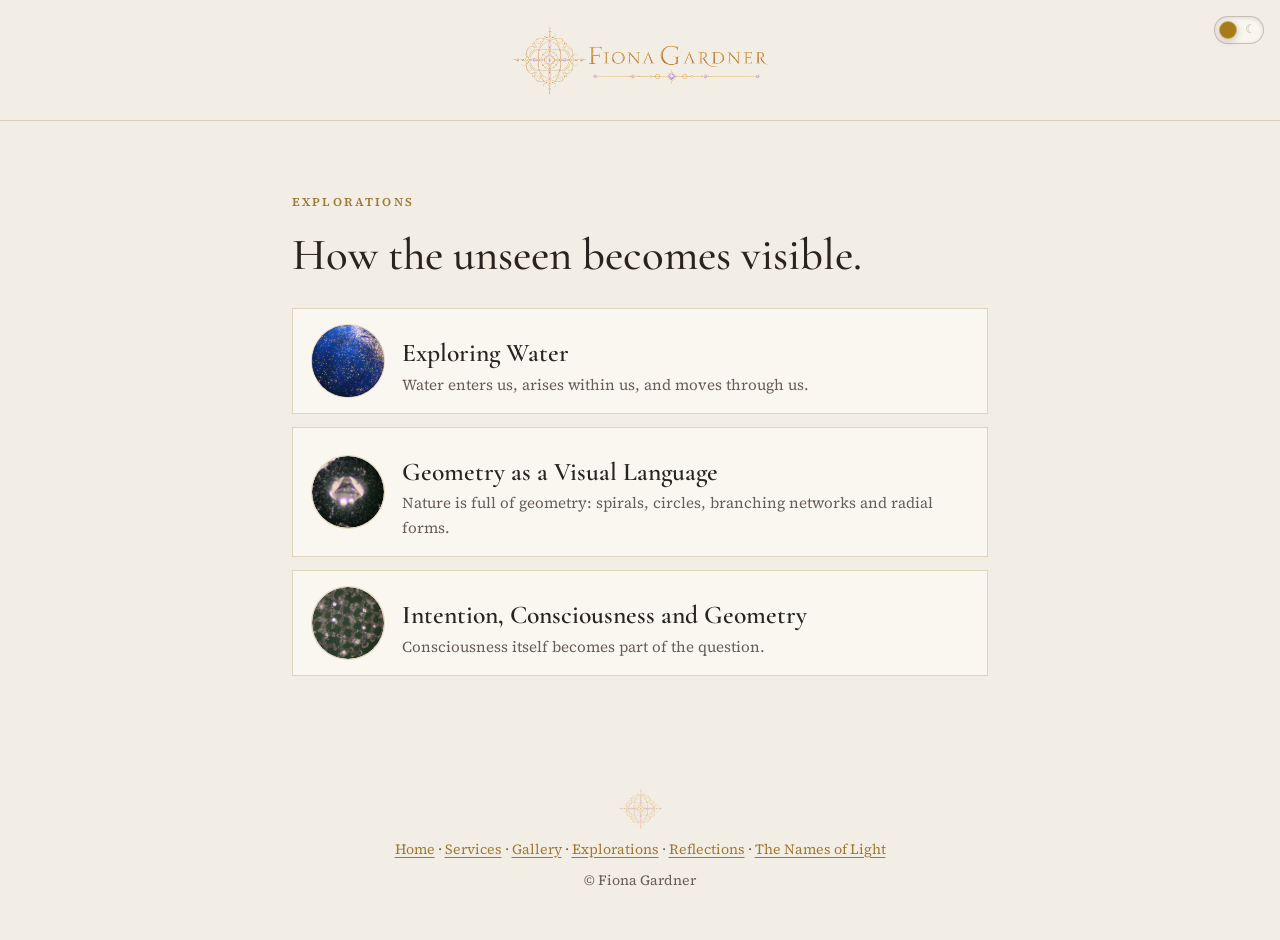
==== commit e8a99668: "Explorations: the Intention circle twinkles Seven of the picture's own bright points flare into four" ====
--- a/docs/explorations.html
+++ b/docs/explorations.html
@@ -12,7 +12,7 @@
   <link rel="icon" href="assets/fiona-gardner-symbol.png">
   <link rel="preconnect" href="https://fonts.googleapis.com">
   <link rel="stylesheet" href="https://fonts.googleapis.com/css2?family=Cormorant+Garamond:ital,wght@0,500;0,600;1,500&family=Source+Serif+4:ital,wght@0,400;0,600;1,400&display=swap">
-  <link rel="stylesheet" href="site.css?v=20261127f">
+  <link rel="stylesheet" href="site.css?v=20261127g">
   <script src="theme-init.js"></script>
 </head>
 <body>
@@ -41,7 +41,7 @@
           </span>
         </a>
         <a class="exploration" href="intention-consciousness-and-geometry.html">
-          <img src="assets/explorations/intention-t.jpg" alt="" width="600" height="600" loading="lazy">
+          <span class="twinkle-thumb"><img src="assets/explorations/intention-t.jpg" alt="" width="600" height="600" loading="lazy"><span class="glint" style="--x:31.3%; --y:23.8%; --d:0s; --t:4.2s"></span><span class="glint" style="--x:30%; --y:45%; --d:1.6s; --t:5.1s"></span><span class="glint" style="--x:72.5%; --y:32.2%; --d:.8s; --t:4.6s"></span><span class="glint" style="--x:72%; --y:56.7%; --d:2.9s; --t:5.4s"></span><span class="glint" style="--x:86.7%; --y:54.5%; --d:2.1s; --t:4.4s"></span><span class="glint" style="--x:20.3%; --y:66.3%; --d:3.4s; --t:5.8s"></span><span class="glint" style="--x:44%; --y:89%; --d:1.1s; --t:4.9s"></span></span>
           <span>
             <h3>Intention, Consciousness and Geometry</h3>
             <p>Consciousness itself becomes part of the question.</p>
--- a/docs/site.css
+++ b/docs/site.css
@@ -265,6 +265,11 @@
 .zoom-thumb img { box-shadow: none; transform-origin: 48% 46%; animation: geometry-zoom 9s ease-in-out infinite; }
 @keyframes geometry-zoom { 0%, 100% { scale: 1; } 50% { scale: 1.9; } }
 @media (prefers-reduced-motion: reduce) { .zoom-thumb img { animation: none; } }
+/* Intention, Consciousness and Geometry: the picture's own bright points twinkle, one at a time,
+   with the same four-pointed sparkle as the Names of Light painting. */
+.exploration .twinkle-thumb { display: block; position: relative; width: 4.5rem; height: 4.5rem; border-radius: 50%; overflow: hidden; box-shadow: 0 0 0 1px var(--line); }
+.twinkle-thumb img { box-shadow: none; }
+.twinkle-thumb .glint { width: 15%; }
 .exploration p { margin: 0; color: var(--ink-soft); font-size: .95rem; }
 .essay-art { margin: 2.5rem auto 0; padding-inline: 1.25rem; display: flex; justify-content: center; }
 .essay-art img { width: auto; max-width: min(100%, 72rem); max-height: 78vh; border-radius: 4px; }
